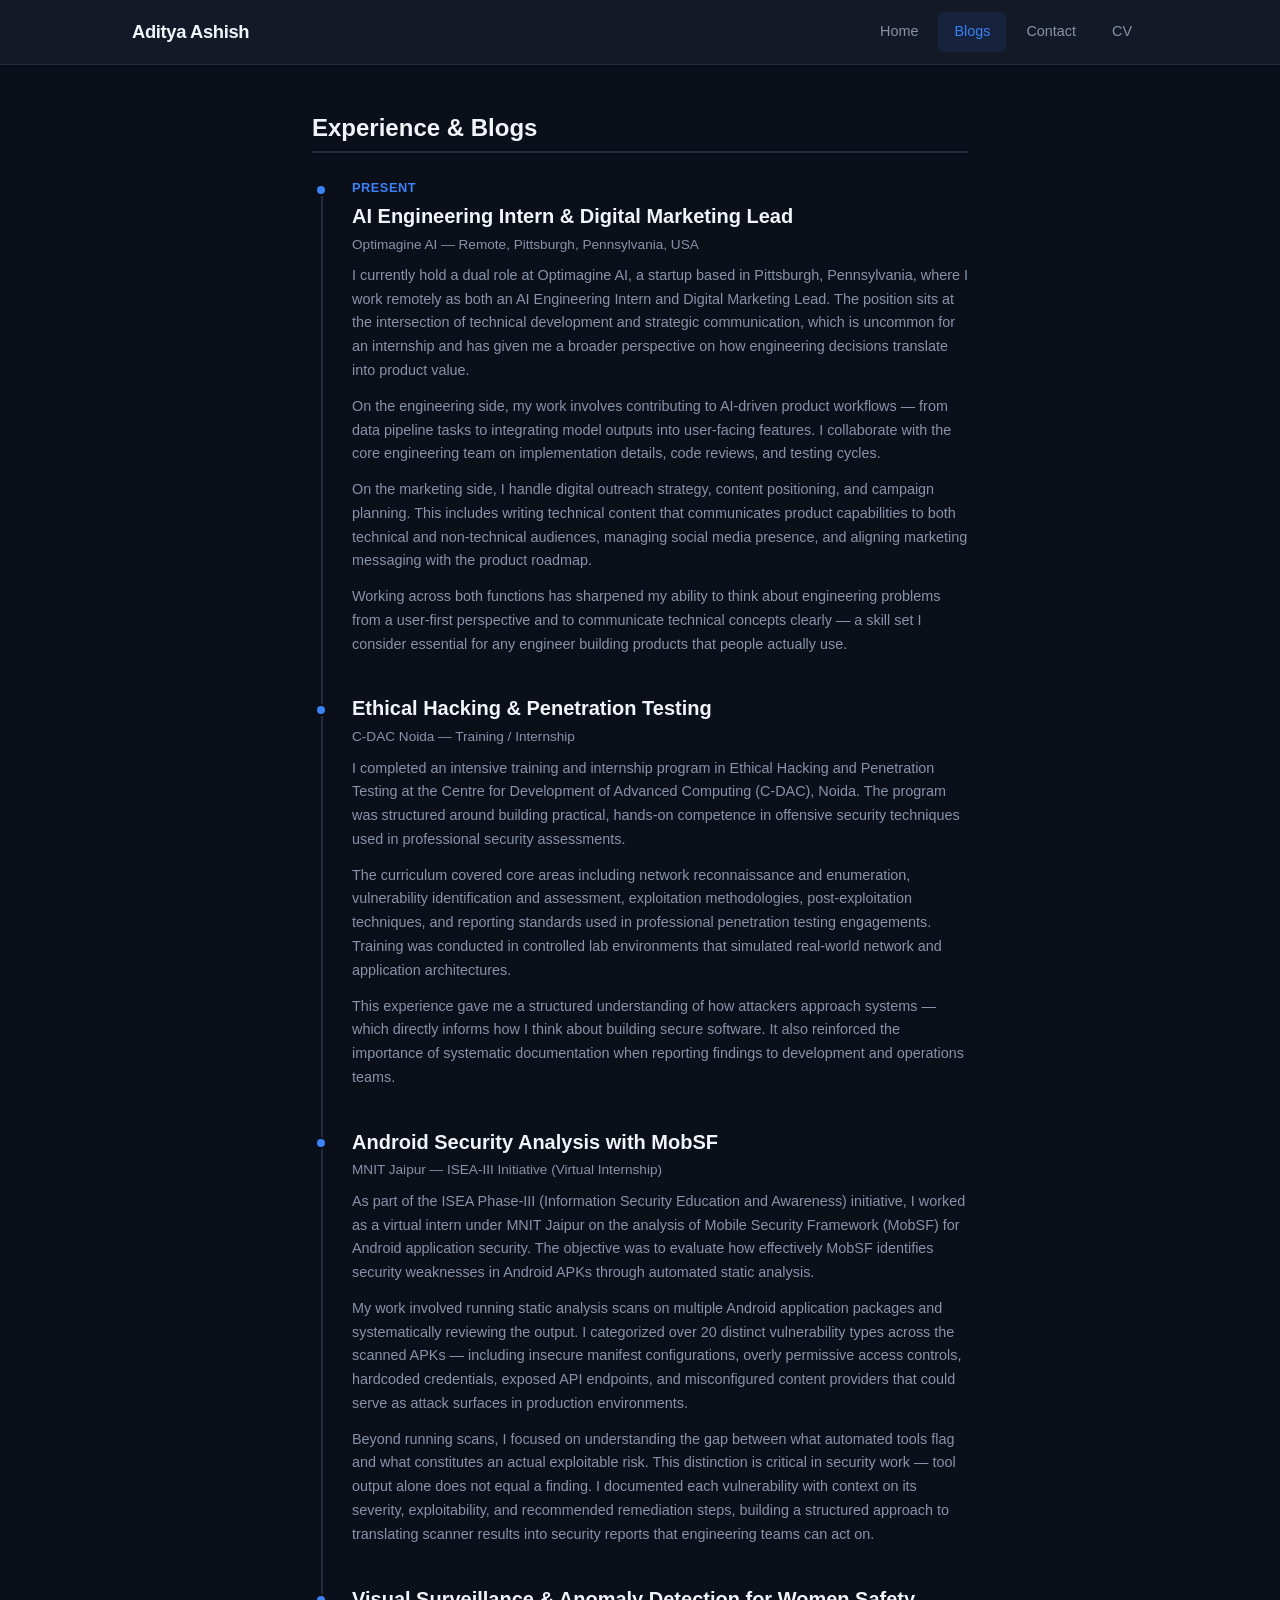
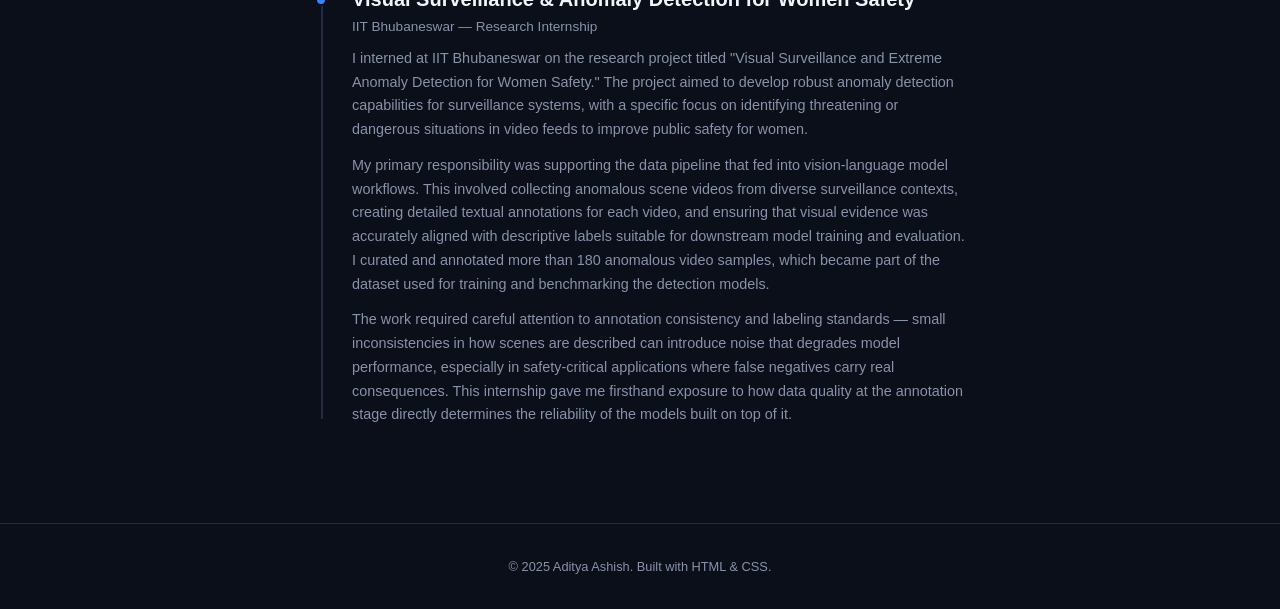
==== blogs.html @ 90307f7b "Update CGPA to 8.37, fix UMU name, expand blog content, adjust portrait zoom" ====
<!DOCTYPE html>
<html lang="en">
<head>
  <meta charset="UTF-8">
  <meta name="viewport" content="width=device-width, initial-scale=1.0">
  <title>Experience &amp; Blogs — Aditya Ashish</title>
  <meta name="description" content="Internship experiences and professional journey of Aditya Ashish — IIT Bhubaneswar, MNIT Jaipur, C-DAC Noida, and Optimagine AI.">
  <link rel="stylesheet" href="style.css">
</head>
<body>

  <!-- Navigation -->
  <header class="site-nav">
    <div class="nav-inner">
      <a href="index.html" class="nav-brand">Aditya Ashish</a>
      <button class="nav-toggle" aria-label="Toggle navigation" aria-expanded="false" onclick="document.querySelector('.nav-links').classList.toggle('open');this.setAttribute('aria-expanded',this.getAttribute('aria-expanded')==='false')">
        <span></span><span></span><span></span>
      </button>
      <ul class="nav-links">
        <li><a href="index.html">Home</a></li>
        <li><a class="active" href="blogs.html">Blogs</a></li>
        <li><a href="contact.html">Contact</a></li>
        <li><a href="ADITYA_ASHIS.pdf" target="_blank" rel="noopener noreferrer">CV</a></li>
      </ul>
    </div>
  </header>

  <main class="page page-narrow">

    <h1 class="section-title">Experience &amp; Blogs</h1>

    <div class="timeline">

      <!-- Optimagine AI -->
      <article class="timeline-item">
        <p class="timeline-date">Present</p>
        <h2>AI Engineering Intern &amp; Digital Marketing Lead</h2>
        <p class="timeline-role">Optimagine AI — Remote, Pittsburgh, Pennsylvania, USA</p>
        <div class="timeline-body">
          <p>
            I currently hold a dual role at Optimagine AI, a startup based in Pittsburgh,
            Pennsylvania, where I work remotely as both an AI Engineering Intern and
            Digital Marketing Lead. The position sits at the intersection of technical
            development and strategic communication, which is uncommon for an internship
            and has given me a broader perspective on how engineering decisions translate
            into product value.
          </p>
          <p>
            On the engineering side, my work involves contributing to AI-driven product
            workflows — from data pipeline tasks to integrating model outputs into
            user-facing features. I collaborate with the core engineering team on
            implementation details, code reviews, and testing cycles.
          </p>
          <p>
            On the marketing side, I handle digital outreach strategy, content positioning,
            and campaign planning. This includes writing technical content that communicates
            product capabilities to both technical and non-technical audiences, managing
            social media presence, and aligning marketing messaging with the product roadmap.
          </p>
          <p>
            Working across both functions has sharpened my ability to think about
            engineering problems from a user-first perspective and to communicate
            technical concepts clearly — a skill set I consider essential for any
            engineer building products that people actually use.
          </p>
        </div>
      </article>

      <!-- C-DAC Noida -->
      <article class="timeline-item">
        <h2>Ethical Hacking &amp; Penetration Testing</h2>
        <p class="timeline-role">C-DAC Noida — Training / Internship</p>
        <div class="timeline-body">
          <p>
            I completed an intensive training and internship program in Ethical Hacking
            and Penetration Testing at the Centre for Development of Advanced Computing
            (C-DAC), Noida. The program was structured around building practical,
            hands-on competence in offensive security techniques used in professional
            security assessments.
          </p>
          <p>
            The curriculum covered core areas including network reconnaissance and
            enumeration, vulnerability identification and assessment, exploitation
            methodologies, post-exploitation techniques, and reporting standards
            used in professional penetration testing engagements. Training was
            conducted in controlled lab environments that simulated real-world
            network and application architectures.
          </p>
          <p>
            This experience gave me a structured understanding of how attackers
            approach systems — which directly informs how I think about building
            secure software. It also reinforced the importance of systematic
            documentation when reporting findings to development and operations teams.
          </p>
        </div>
      </article>

      <!-- MNIT Jaipur -->
      <article class="timeline-item">
        <h2>Android Security Analysis with MobSF</h2>
        <p class="timeline-role">MNIT Jaipur — ISEA-III Initiative (Virtual Internship)</p>
        <div class="timeline-body">
          <p>
            As part of the ISEA Phase-III (Information Security Education and Awareness)
            initiative, I worked as a virtual intern under MNIT Jaipur on the analysis
            of Mobile Security Framework (MobSF) for Android application security. The
            objective was to evaluate how effectively MobSF identifies security weaknesses
            in Android APKs through automated static analysis.
          </p>
          <p>
            My work involved running static analysis scans on multiple Android application
            packages and systematically reviewing the output. I categorized over 20 distinct
            vulnerability types across the scanned APKs — including insecure manifest
            configurations, overly permissive access controls, hardcoded credentials,
            exposed API endpoints, and misconfigured content providers that could serve
            as attack surfaces in production environments.
          </p>
          <p>
            Beyond running scans, I focused on understanding the gap between what automated
            tools flag and what constitutes an actual exploitable risk. This distinction
            is critical in security work — tool output alone does not equal a finding.
            I documented each vulnerability with context on its severity, exploitability,
            and recommended remediation steps, building a structured approach to translating
            scanner results into security reports that engineering teams can act on.
          </p>
        </div>
      </article>

      <!-- IIT Bhubaneswar -->
      <article class="timeline-item">
        <h2>Visual Surveillance &amp; Anomaly Detection for Women Safety</h2>
        <p class="timeline-role">IIT Bhubaneswar — Research Internship</p>
        <div class="timeline-body">
          <p>
            I interned at IIT Bhubaneswar on the research project titled "Visual
            Surveillance and Extreme Anomaly Detection for Women Safety." The project
            aimed to develop robust anomaly detection capabilities for surveillance
            systems, with a specific focus on identifying threatening or dangerous
            situations in video feeds to improve public safety for women.
          </p>
          <p>
            My primary responsibility was supporting the data pipeline that fed into
            vision-language model workflows. This involved collecting anomalous scene
            videos from diverse surveillance contexts, creating detailed textual
            annotations for each video, and ensuring that visual evidence was
            accurately aligned with descriptive labels suitable for downstream
            model training and evaluation. I curated and annotated more than 180
            anomalous video samples, which became part of the dataset used for
            training and benchmarking the detection models.
          </p>
          <p>
            The work required careful attention to annotation consistency and
            labeling standards — small inconsistencies in how scenes are described
            can introduce noise that degrades model performance, especially in
            safety-critical applications where false negatives carry real
            consequences. This internship gave me firsthand exposure to how
            data quality at the annotation stage directly determines the
            reliability of the models built on top of it.
          </p>
        </div>
      </article>

    </div>

  </main>

  <footer class="site-footer">
    <p>&copy; 2025 Aditya Ashish. Built with HTML &amp; CSS.</p>
  </footer>

</body>
</html>
---- style.css ----
/* ===== Design Tokens ===== */
:root {
  --color-bg:        #0b0f1a;
  --color-surface:   #131927;
  --color-card:      #1a2035;
  --color-border:    #232b3e;
  --color-text:      #e2e8f0;
  --color-muted:     #8892a8;
  --color-accent:    #3b82f6;
  --color-accent-hover: #60a5fa;
  --color-heading:   #f1f5f9;
  --color-link:      #60a5fa;

  --font-sans: 'Inter', -apple-system, BlinkMacSystemFont, 'Segoe UI', Roboto, sans-serif;
  --font-mono: 'JetBrains Mono', 'Fira Code', monospace;

  --w-content: 1080px;
  --w-narrow:  720px;
  --radius:    10px;
  --radius-sm: 6px;
  --shadow-card: 0 2px 12px rgba(0,0,0,.35);
  --transition: 0.2s ease;
}

/* ===== Reset ===== */
*, *::before, *::after { box-sizing: border-box; margin: 0; padding: 0; }

html {
  scroll-behavior: smooth;
  -webkit-text-size-adjust: 100%;
}

body {
  font-family: var(--font-sans);
  background: var(--color-bg);
  color: var(--color-text);
  line-height: 1.65;
  min-height: 100vh;
}

img { max-width: 100%; display: block; }
a { color: var(--color-link); text-decoration: none; transition: color var(--transition); }
a:hover { color: var(--color-accent-hover); }
a:focus-visible {
  outline: 2px solid var(--color-accent);
  outline-offset: 3px;
  border-radius: 2px;
}

h1, h2, h3, h4 {
  color: var(--color-heading);
  line-height: 1.25;
  font-weight: 700;
}

/* ===== Navigation ===== */
.site-nav {
  position: sticky;
  top: 0;
  z-index: 100;
  background: var(--color-surface);
  border-bottom: 1px solid var(--color-border);
  backdrop-filter: blur(12px);
}

.nav-inner {
  max-width: var(--w-content);
  margin: 0 auto;
  display: flex;
  align-items: center;
  justify-content: space-between;
  padding: 0 2rem;
  height: 64px;
}

.nav-brand {
  font-size: 1.15rem;
  font-weight: 700;
  color: var(--color-heading);
  letter-spacing: -0.02em;
}
.nav-brand:hover { color: var(--color-accent); }

.nav-links {
  list-style: none;
  display: flex;
  gap: 0.25rem;
}

.nav-links a {
  display: block;
  padding: 0.5rem 1rem;
  font-size: 0.9rem;
  font-weight: 500;
  color: var(--color-muted);
  border-radius: var(--radius-sm);
  transition: color var(--transition), background var(--transition);
}

.nav-links a:hover {
  color: var(--color-heading);
  background: rgba(255,255,255,.05);
}

.nav-links a.active {
  color: var(--color-accent);
  background: rgba(59,130,246,.1);
}

/* Mobile hamburger */
.nav-toggle {
  display: none;
  background: none;
  border: none;
  cursor: pointer;
  padding: 0.5rem;
}

.nav-toggle span {
  display: block;
  width: 22px;
  height: 2px;
  background: var(--color-text);
  margin: 5px 0;
  border-radius: 2px;
  transition: transform var(--transition), opacity var(--transition);
}

/* ===== Page Wrapper ===== */
.page {
  max-width: var(--w-content);
  margin: 0 auto;
  padding: 3rem 2rem 4rem;
}

.page-narrow {
  max-width: var(--w-narrow);
}

/* ===== Hero (Home) ===== */
.hero {
  display: grid;
  grid-template-columns: 1fr auto;
  gap: 3rem;
  align-items: center;
  padding-top: 1rem;
}

.hero-portrait {
  width: 280px;
  height: 280px;
  border-radius: 50%;
  object-fit: cover;
  object-position: center 15%;
  border: 3px solid var(--color-border);
  box-shadow: 0 0 40px rgba(59,130,246,.12);
}

.hero-eyebrow {
  font-size: 0.85rem;
  font-weight: 600;
  color: var(--color-accent);
  letter-spacing: 0.06em;
  text-transform: uppercase;
  margin-bottom: 0.5rem;
}

.hero h1 {
  font-size: 2.75rem;
  letter-spacing: -0.03em;
  margin-bottom: 0.4rem;
}

.hero-subtitle {
  font-size: 1.15rem;
  color: var(--color-muted);
  font-weight: 400;
  margin-bottom: 1.25rem;
}

.hero-bio {
  color: var(--color-muted);
  max-width: 540px;
  margin-bottom: 1.75rem;
  font-size: 0.95rem;
}

/* ===== Buttons ===== */
.btn {
  display: inline-block;
  padding: 0.65rem 1.5rem;
  font-size: 0.9rem;
  font-weight: 600;
  border-radius: var(--radius-sm);
  transition: background var(--transition), box-shadow var(--transition), transform var(--transition);
  cursor: pointer;
  border: none;
}

.btn-primary {
  background: var(--color-accent);
  color: #fff;
}
.btn-primary:hover {
  background: var(--color-accent-hover);
  color: #fff;
  box-shadow: 0 4px 16px rgba(59,130,246,.3);
  transform: translateY(-1px);
}

.btn-outline {
  background: transparent;
  color: var(--color-accent);
  border: 1.5px solid var(--color-accent);
}
.btn-outline:hover {
  background: rgba(59,130,246,.1);
  color: var(--color-accent-hover);
}

.btn-group {
  display: flex;
  gap: 0.75rem;
  flex-wrap: wrap;
}

/* ===== Social Row ===== */
.social-row {
  display: flex;
  gap: 1rem;
  margin-top: 1.25rem;
}

.social-row a {
  font-size: 0.88rem;
  font-weight: 500;
  color: var(--color-muted);
  display: flex;
  align-items: center;
  gap: 0.35rem;
}
.social-row a:hover { color: var(--color-accent); }

.social-row svg {
  width: 18px;
  height: 18px;
  fill: currentColor;
}

/* ===== Section Titles ===== */
.section-title {
  font-size: 1.5rem;
  margin-bottom: 1.5rem;
  padding-bottom: 0.5rem;
  border-bottom: 2px solid var(--color-border);
}

/* ===== Cards Grid ===== */
.card-grid {
  display: grid;
  grid-template-columns: repeat(auto-fill, minmax(300px, 1fr));
  gap: 1.25rem;
  margin-bottom: 3rem;
}

.card {
  background: var(--color-card);
  border: 1px solid var(--color-border);
  border-radius: var(--radius);
  padding: 1.5rem;
  transition: border-color var(--transition), box-shadow var(--transition), transform var(--transition);
}
.card:hover {
  border-color: rgba(59,130,246,.3);
  box-shadow: var(--shadow-card);
  transform: translateY(-2px);
}

.card h3 {
  font-size: 1.05rem;
  margin-bottom: 0.5rem;
}

.card p {
  font-size: 0.88rem;
  color: var(--color-muted);
}

.card-label {
  font-size: 0.75rem;
  font-weight: 600;
  color: var(--color-accent);
  text-transform: uppercase;
  letter-spacing: 0.05em;
  margin-bottom: 0.35rem;
}

/* ===== Tag / Chip ===== */
.tag-list {
  display: flex;
  flex-wrap: wrap;
  gap: 0.4rem;
  margin-top: 0.75rem;
}

.tag {
  display: inline-block;
  padding: 0.2rem 0.65rem;
  font-size: 0.75rem;
  font-weight: 500;
  background: rgba(59,130,246,.1);
  color: var(--color-accent);
  border-radius: 999px;
  border: 1px solid rgba(59,130,246,.2);
}

/* ===== Skills List ===== */
.skills-group {
  margin-bottom: 1.75rem;
}

.skills-group h3 {
  font-size: 0.95rem;
  color: var(--color-muted);
  font-weight: 600;
  margin-bottom: 0.5rem;
}

/* ===== Timeline (Blogs) ===== */
.timeline {
  position: relative;
  padding-left: 2.5rem;
}

.timeline::before {
  content: '';
  position: absolute;
  left: 0.55rem;
  top: 0.5rem;
  bottom: 0.5rem;
  width: 2px;
  background: var(--color-border);
}

.timeline-item {
  position: relative;
  margin-bottom: 2.5rem;
}

.timeline-item::before {
  content: '';
  position: absolute;
  left: -2.5rem;
  top: 0.45rem;
  width: 12px;
  height: 12px;
  border-radius: 50%;
  background: var(--color-accent);
  border: 2px solid var(--color-bg);
  margin-left: calc(0.55rem - 6px);
}

.timeline-item:last-child { margin-bottom: 0; }

.timeline-date {
  font-size: 0.8rem;
  font-weight: 600;
  color: var(--color-accent);
  text-transform: uppercase;
  letter-spacing: 0.04em;
  margin-bottom: 0.35rem;
}

.timeline-role {
  font-size: 0.85rem;
  color: var(--color-muted);
  margin-bottom: 0.5rem;
}

.timeline-item h2 {
  font-size: 1.25rem;
  margin-bottom: 0.3rem;
}

.timeline-body {
  color: var(--color-muted);
  font-size: 0.9rem;
}

.timeline-body p {
  margin-bottom: 0.75rem;
}

.timeline-body p:last-child {
  margin-bottom: 0;
}

/* ===== Contact ===== */
.contact-grid {
  display: grid;
  grid-template-columns: 1fr 1fr;
  gap: 1.5rem;
}

.contact-card {
  background: var(--color-card);
  border: 1px solid var(--color-border);
  border-radius: var(--radius);
  padding: 1.75rem;
}

.contact-card h2 {
  font-size: 1.1rem;
  margin-bottom: 1.25rem;
}

.contact-item {
  display: flex;
  align-items: flex-start;
  gap: 0.75rem;
  margin-bottom: 1.25rem;
}

.contact-item:last-child { margin-bottom: 0; }

.contact-item-icon {
  flex-shrink: 0;
  width: 36px;
  height: 36px;
  display: flex;
  align-items: center;
  justify-content: center;
  background: rgba(59,130,246,.1);
  border-radius: var(--radius-sm);
  color: var(--color-accent);
}

.contact-item-icon svg {
  width: 18px;
  height: 18px;
  fill: currentColor;
}

.contact-item-label {
  font-size: 0.75rem;
  font-weight: 600;
  color: var(--color-muted);
  text-transform: uppercase;
  letter-spacing: 0.04em;
  margin-bottom: 0.15rem;
}

.contact-item-value {
  font-size: 0.95rem;
}

.contact-item-value a {
  word-break: break-all;
}

/* ===== Footer ===== */
.site-footer {
  text-align: center;
  padding: 2rem;
  font-size: 0.8rem;
  color: var(--color-muted);
  border-top: 1px solid var(--color-border);
  margin-top: 2rem;
}

/* ===== Achievement highlight ===== */
.highlight-row {
  display: flex;
  flex-wrap: wrap;
  gap: 1rem;
  margin-bottom: 3rem;
}

.highlight {
  flex: 1 1 220px;
  background: linear-gradient(135deg, rgba(59,130,246,.08), rgba(59,130,246,.02));
  border: 1px solid rgba(59,130,246,.2);
  border-radius: var(--radius);
  padding: 1.25rem 1.5rem;
}

.highlight h3 {
  font-size: 0.95rem;
  margin-bottom: 0.3rem;
}

.highlight p {
  font-size: 0.82rem;
  color: var(--color-muted);
}

/* ===== Responsive ===== */

/* Tablet */
@media (max-width: 768px) {
  .nav-inner {
    padding: 0 1.25rem;
  }

  .nav-toggle { display: block; }

  .nav-links {
    display: none;
    position: absolute;
    top: 64px;
    left: 0;
    right: 0;
    background: var(--color-surface);
    flex-direction: column;
    padding: 0.75rem 1.25rem 1rem;
    border-bottom: 1px solid var(--color-border);
    gap: 0;
  }

  .nav-links.open { display: flex; }

  .nav-links a {
    padding: 0.65rem 0.75rem;
  }

  .hero {
    grid-template-columns: 1fr;
    text-align: center;
  }

  .hero-content { order: 2; }
  .hero-portrait-wrap { order: 1; justify-self: center; }

  .hero-portrait {
    width: 180px;
    height: 180px;
  }

  .hero h1 { font-size: 2rem; }

  .hero-bio { margin-left: auto; margin-right: auto; }

  .btn-group { justify-content: center; }
  .social-row { justify-content: center; }

  .page { padding: 2rem 1.25rem 3rem; }

  .contact-grid { grid-template-columns: 1fr; }

  .card-grid { grid-template-columns: 1fr; }
}

/* Small mobile */
@media (max-width: 480px) {
  .hero h1 { font-size: 1.65rem; }
  .hero-portrait { width: 150px; height: 150px; }
  .highlight-row { flex-direction: column; }
  .section-title { font-size: 1.3rem; }
}
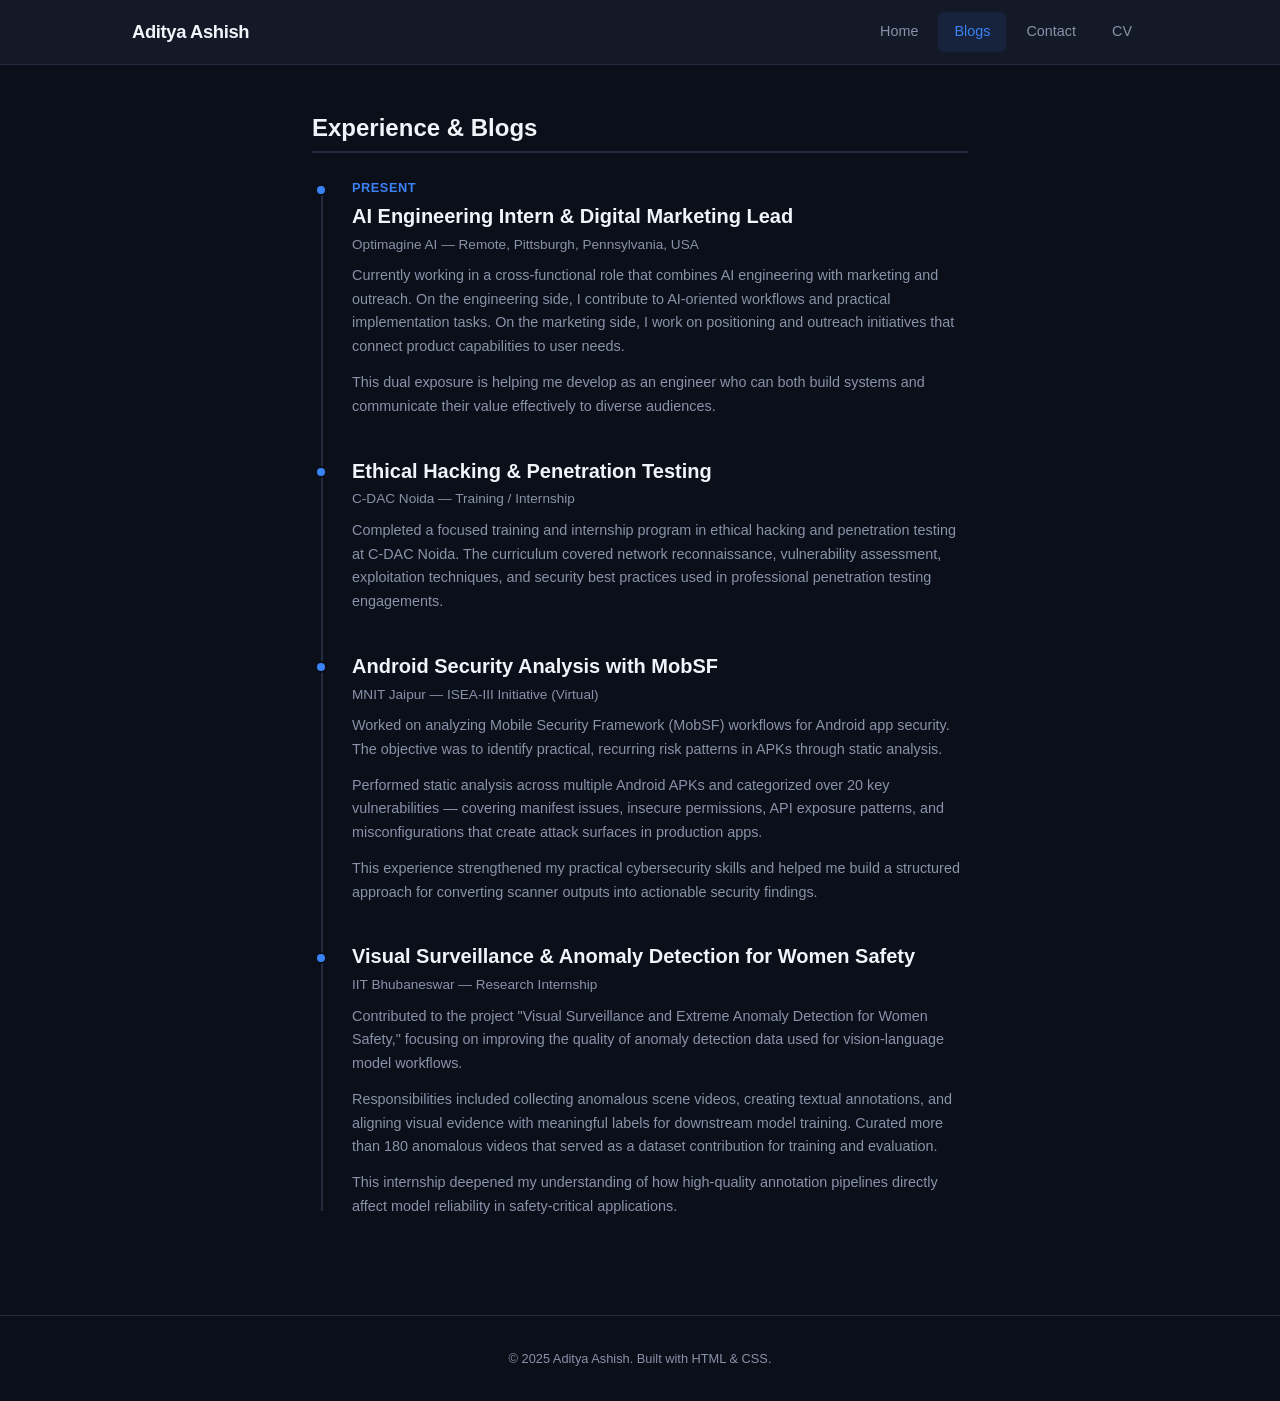
==== commit 85816ee3: "Initial portfolio site — Aditya Ashish Multi-page personal portfolio with Home, Blogs, Contact pages" ====
--- a/blogs.html
+++ b/blogs.html
@@ -38,30 +38,14 @@
         <p class="timeline-role">Optimagine AI — Remote, Pittsburgh, Pennsylvania, USA</p>
         <div class="timeline-body">
           <p>
-            I currently hold a dual role at Optimagine AI, a startup based in Pittsburgh,
-            Pennsylvania, where I work remotely as both an AI Engineering Intern and
-            Digital Marketing Lead. The position sits at the intersection of technical
-            development and strategic communication, which is uncommon for an internship
-            and has given me a broader perspective on how engineering decisions translate
-            into product value.
+            Currently working in a cross-functional role that combines AI engineering with
+            marketing and outreach. On the engineering side, I contribute to AI-oriented
+            workflows and practical implementation tasks. On the marketing side, I work on
+            positioning and outreach initiatives that connect product capabilities to user needs.
           </p>
           <p>
-            On the engineering side, my work involves contributing to AI-driven product
-            workflows — from data pipeline tasks to integrating model outputs into
-            user-facing features. I collaborate with the core engineering team on
-            implementation details, code reviews, and testing cycles.
-          </p>
-          <p>
-            On the marketing side, I handle digital outreach strategy, content positioning,
-            and campaign planning. This includes writing technical content that communicates
-            product capabilities to both technical and non-technical audiences, managing
-            social media presence, and aligning marketing messaging with the product roadmap.
-          </p>
-          <p>
-            Working across both functions has sharpened my ability to think about
-            engineering problems from a user-first perspective and to communicate
-            technical concepts clearly — a skill set I consider essential for any
-            engineer building products that people actually use.
+            This dual exposure is helping me develop as an engineer who can both build systems
+            and communicate their value effectively to diverse audiences.
           </p>
         </div>
       </article>
@@ -72,25 +56,10 @@
         <p class="timeline-role">C-DAC Noida — Training / Internship</p>
         <div class="timeline-body">
           <p>
-            I completed an intensive training and internship program in Ethical Hacking
-            and Penetration Testing at the Centre for Development of Advanced Computing
-            (C-DAC), Noida. The program was structured around building practical,
-            hands-on competence in offensive security techniques used in professional
-            security assessments.
-          </p>
-          <p>
-            The curriculum covered core areas including network reconnaissance and
-            enumeration, vulnerability identification and assessment, exploitation
-            methodologies, post-exploitation techniques, and reporting standards
-            used in professional penetration testing engagements. Training was
-            conducted in controlled lab environments that simulated real-world
-            network and application architectures.
-          </p>
-          <p>
-            This experience gave me a structured understanding of how attackers
-            approach systems — which directly informs how I think about building
-            secure software. It also reinforced the importance of systematic
-            documentation when reporting findings to development and operations teams.
+            Completed a focused training and internship program in ethical hacking and penetration
+            testing at C-DAC Noida. The curriculum covered network reconnaissance, vulnerability
+            assessment, exploitation techniques, and security best practices used in professional
+            penetration testing engagements.
           </p>
         </div>
       </article>
@@ -98,30 +67,21 @@
       <!-- MNIT Jaipur -->
       <article class="timeline-item">
         <h2>Android Security Analysis with MobSF</h2>
-        <p class="timeline-role">MNIT Jaipur — ISEA-III Initiative (Virtual Internship)</p>
+        <p class="timeline-role">MNIT Jaipur — ISEA-III Initiative (Virtual)</p>
         <div class="timeline-body">
           <p>
-            As part of the ISEA Phase-III (Information Security Education and Awareness)
-            initiative, I worked as a virtual intern under MNIT Jaipur on the analysis
-            of Mobile Security Framework (MobSF) for Android application security. The
-            objective was to evaluate how effectively MobSF identifies security weaknesses
-            in Android APKs through automated static analysis.
+            Worked on analyzing Mobile Security Framework (MobSF) workflows for Android app
+            security. The objective was to identify practical, recurring risk patterns in APKs
+            through static analysis.
           </p>
           <p>
-            My work involved running static analysis scans on multiple Android application
-            packages and systematically reviewing the output. I categorized over 20 distinct
-            vulnerability types across the scanned APKs — including insecure manifest
-            configurations, overly permissive access controls, hardcoded credentials,
-            exposed API endpoints, and misconfigured content providers that could serve
-            as attack surfaces in production environments.
+            Performed static analysis across multiple Android APKs and categorized over 20
+            key vulnerabilities — covering manifest issues, insecure permissions, API exposure
+            patterns, and misconfigurations that create attack surfaces in production apps.
           </p>
           <p>
-            Beyond running scans, I focused on understanding the gap between what automated
-            tools flag and what constitutes an actual exploitable risk. This distinction
-            is critical in security work — tool output alone does not equal a finding.
-            I documented each vulnerability with context on its severity, exploitability,
-            and recommended remediation steps, building a structured approach to translating
-            scanner results into security reports that engineering teams can act on.
+            This experience strengthened my practical cybersecurity skills and helped me build
+            a structured approach for converting scanner outputs into actionable security findings.
           </p>
         </div>
       </article>
@@ -132,30 +92,19 @@
         <p class="timeline-role">IIT Bhubaneswar — Research Internship</p>
         <div class="timeline-body">
           <p>
-            I interned at IIT Bhubaneswar on the research project titled "Visual
-            Surveillance and Extreme Anomaly Detection for Women Safety." The project
-            aimed to develop robust anomaly detection capabilities for surveillance
-            systems, with a specific focus on identifying threatening or dangerous
-            situations in video feeds to improve public safety for women.
+            Contributed to the project "Visual Surveillance and Extreme Anomaly Detection for
+            Women Safety," focusing on improving the quality of anomaly detection data used for
+            vision-language model workflows.
           </p>
           <p>
-            My primary responsibility was supporting the data pipeline that fed into
-            vision-language model workflows. This involved collecting anomalous scene
-            videos from diverse surveillance contexts, creating detailed textual
-            annotations for each video, and ensuring that visual evidence was
-            accurately aligned with descriptive labels suitable for downstream
-            model training and evaluation. I curated and annotated more than 180
-            anomalous video samples, which became part of the dataset used for
-            training and benchmarking the detection models.
+            Responsibilities included collecting anomalous scene videos, creating textual annotations,
+            and aligning visual evidence with meaningful labels for downstream model training.
+            Curated more than 180 anomalous videos that served as a dataset contribution for
+            training and evaluation.
           </p>
           <p>
-            The work required careful attention to annotation consistency and
-            labeling standards — small inconsistencies in how scenes are described
-            can introduce noise that degrades model performance, especially in
-            safety-critical applications where false negatives carry real
-            consequences. This internship gave me firsthand exposure to how
-            data quality at the annotation stage directly determines the
-            reliability of the models built on top of it.
+            This internship deepened my understanding of how high-quality annotation pipelines
+            directly affect model reliability in safety-critical applications.
           </p>
         </div>
       </article>
--- a/style.css
+++ b/style.css
@@ -147,11 +147,10 @@
 }
 
 .hero-portrait {
-  width: 280px;
-  height: 280px;
+  width: 260px;
+  height: 260px;
   border-radius: 50%;
   object-fit: cover;
-  object-position: center 15%;
   border: 3px solid var(--color-border);
   box-shadow: 0 0 40px rgba(59,130,246,.12);
 }
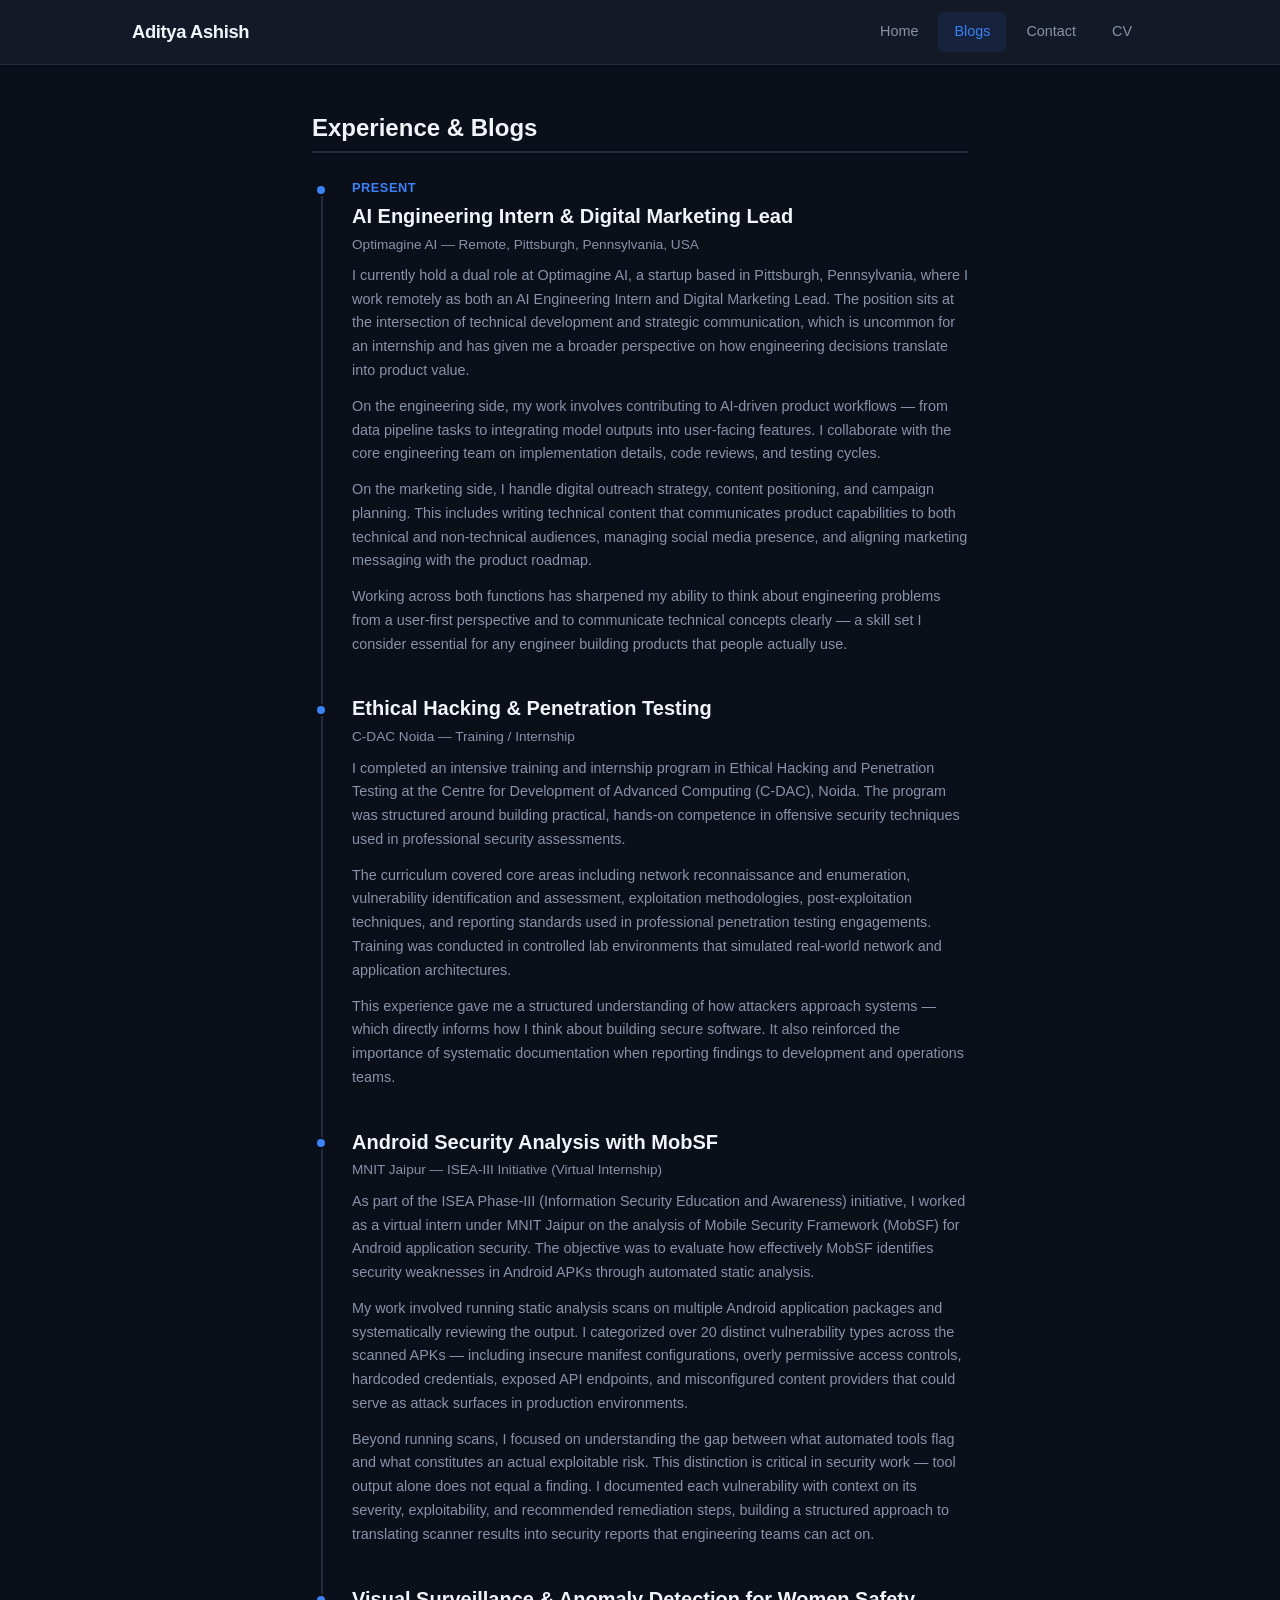
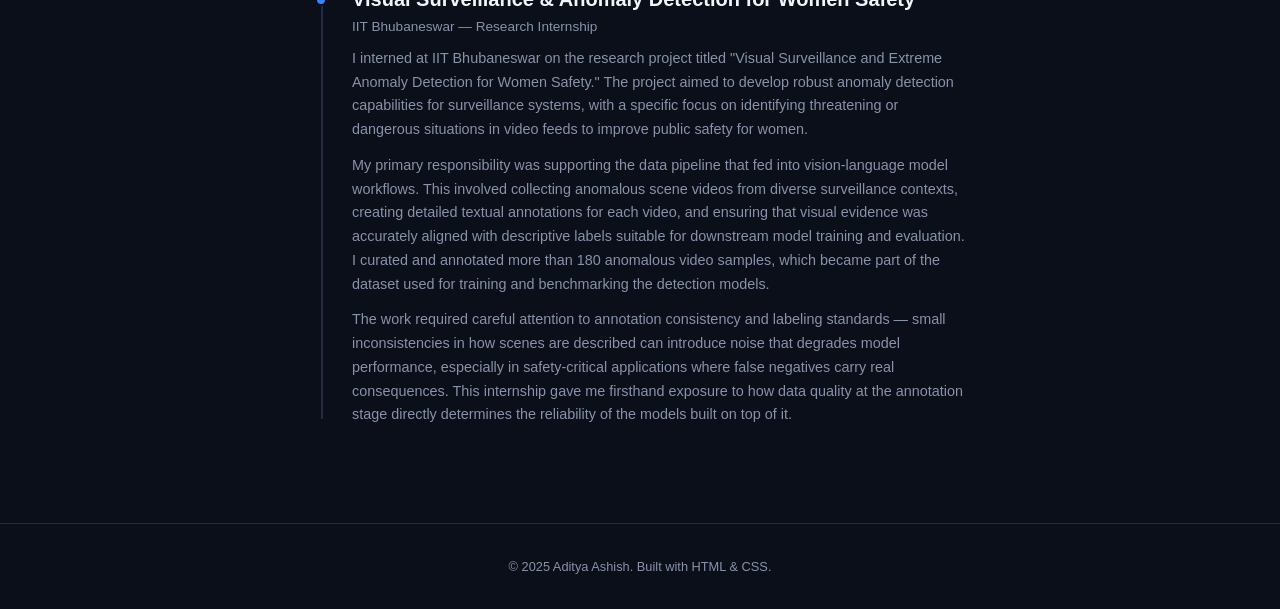
==== commit cfdb67c0: "Update_CV_v2" ====
--- a/blogs.html
+++ b/blogs.html
@@ -20,7 +20,7 @@
         <li><a href="index.html">Home</a></li>
         <li><a class="active" href="blogs.html">Blogs</a></li>
         <li><a href="contact.html">Contact</a></li>
-        <li><a href="ADITYA_ASHIS.pdf" target="_blank" rel="noopener noreferrer">CV</a></li>
+        <li><a href="ADITYA_ASHISH.pdf" target="_blank" rel="noopener noreferrer">CV</a></li>
       </ul>
     </div>
   </header>
@@ -38,14 +38,30 @@
         <p class="timeline-role">Optimagine AI — Remote, Pittsburgh, Pennsylvania, USA</p>
         <div class="timeline-body">
           <p>
-            Currently working in a cross-functional role that combines AI engineering with
-            marketing and outreach. On the engineering side, I contribute to AI-oriented
-            workflows and practical implementation tasks. On the marketing side, I work on
-            positioning and outreach initiatives that connect product capabilities to user needs.
+            I currently hold a dual role at Optimagine AI, a startup based in Pittsburgh,
+            Pennsylvania, where I work remotely as both an AI Engineering Intern and
+            Digital Marketing Lead. The position sits at the intersection of technical
+            development and strategic communication, which is uncommon for an internship
+            and has given me a broader perspective on how engineering decisions translate
+            into product value.
           </p>
           <p>
-            This dual exposure is helping me develop as an engineer who can both build systems
-            and communicate their value effectively to diverse audiences.
+            On the engineering side, my work involves contributing to AI-driven product
+            workflows — from data pipeline tasks to integrating model outputs into
+            user-facing features. I collaborate with the core engineering team on
+            implementation details, code reviews, and testing cycles.
+          </p>
+          <p>
+            On the marketing side, I handle digital outreach strategy, content positioning,
+            and campaign planning. This includes writing technical content that communicates
+            product capabilities to both technical and non-technical audiences, managing
+            social media presence, and aligning marketing messaging with the product roadmap.
+          </p>
+          <p>
+            Working across both functions has sharpened my ability to think about
+            engineering problems from a user-first perspective and to communicate
+            technical concepts clearly — a skill set I consider essential for any
+            engineer building products that people actually use.
           </p>
         </div>
       </article>
@@ -56,10 +72,25 @@
         <p class="timeline-role">C-DAC Noida — Training / Internship</p>
         <div class="timeline-body">
           <p>
-            Completed a focused training and internship program in ethical hacking and penetration
-            testing at C-DAC Noida. The curriculum covered network reconnaissance, vulnerability
-            assessment, exploitation techniques, and security best practices used in professional
-            penetration testing engagements.
+            I completed an intensive training and internship program in Ethical Hacking
+            and Penetration Testing at the Centre for Development of Advanced Computing
+            (C-DAC), Noida. The program was structured around building practical,
+            hands-on competence in offensive security techniques used in professional
+            security assessments.
+          </p>
+          <p>
+            The curriculum covered core areas including network reconnaissance and
+            enumeration, vulnerability identification and assessment, exploitation
+            methodologies, post-exploitation techniques, and reporting standards
+            used in professional penetration testing engagements. Training was
+            conducted in controlled lab environments that simulated real-world
+            network and application architectures.
+          </p>
+          <p>
+            This experience gave me a structured understanding of how attackers
+            approach systems — which directly informs how I think about building
+            secure software. It also reinforced the importance of systematic
+            documentation when reporting findings to development and operations teams.
           </p>
         </div>
       </article>
@@ -67,21 +98,30 @@
       <!-- MNIT Jaipur -->
       <article class="timeline-item">
         <h2>Android Security Analysis with MobSF</h2>
-        <p class="timeline-role">MNIT Jaipur — ISEA-III Initiative (Virtual)</p>
+        <p class="timeline-role">MNIT Jaipur — ISEA-III Initiative (Virtual Internship)</p>
         <div class="timeline-body">
           <p>
-            Worked on analyzing Mobile Security Framework (MobSF) workflows for Android app
-            security. The objective was to identify practical, recurring risk patterns in APKs
-            through static analysis.
+            As part of the ISEA Phase-III (Information Security Education and Awareness)
+            initiative, I worked as a virtual intern under MNIT Jaipur on the analysis
+            of Mobile Security Framework (MobSF) for Android application security. The
+            objective was to evaluate how effectively MobSF identifies security weaknesses
+            in Android APKs through automated static analysis.
           </p>
           <p>
-            Performed static analysis across multiple Android APKs and categorized over 20
-            key vulnerabilities — covering manifest issues, insecure permissions, API exposure
-            patterns, and misconfigurations that create attack surfaces in production apps.
+            My work involved running static analysis scans on multiple Android application
+            packages and systematically reviewing the output. I categorized over 20 distinct
+            vulnerability types across the scanned APKs — including insecure manifest
+            configurations, overly permissive access controls, hardcoded credentials,
+            exposed API endpoints, and misconfigured content providers that could serve
+            as attack surfaces in production environments.
           </p>
           <p>
-            This experience strengthened my practical cybersecurity skills and helped me build
-            a structured approach for converting scanner outputs into actionable security findings.
+            Beyond running scans, I focused on understanding the gap between what automated
+            tools flag and what constitutes an actual exploitable risk. This distinction
+            is critical in security work — tool output alone does not equal a finding.
+            I documented each vulnerability with context on its severity, exploitability,
+            and recommended remediation steps, building a structured approach to translating
+            scanner results into security reports that engineering teams can act on.
           </p>
         </div>
       </article>
@@ -92,19 +132,30 @@
         <p class="timeline-role">IIT Bhubaneswar — Research Internship</p>
         <div class="timeline-body">
           <p>
-            Contributed to the project "Visual Surveillance and Extreme Anomaly Detection for
-            Women Safety," focusing on improving the quality of anomaly detection data used for
-            vision-language model workflows.
+            I interned at IIT Bhubaneswar on the research project titled "Visual
+            Surveillance and Extreme Anomaly Detection for Women Safety." The project
+            aimed to develop robust anomaly detection capabilities for surveillance
+            systems, with a specific focus on identifying threatening or dangerous
+            situations in video feeds to improve public safety for women.
           </p>
           <p>
-            Responsibilities included collecting anomalous scene videos, creating textual annotations,
-            and aligning visual evidence with meaningful labels for downstream model training.
-            Curated more than 180 anomalous videos that served as a dataset contribution for
-            training and evaluation.
+            My primary responsibility was supporting the data pipeline that fed into
+            vision-language model workflows. This involved collecting anomalous scene
+            videos from diverse surveillance contexts, creating detailed textual
+            annotations for each video, and ensuring that visual evidence was
+            accurately aligned with descriptive labels suitable for downstream
+            model training and evaluation. I curated and annotated more than 180
+            anomalous video samples, which became part of the dataset used for
+            training and benchmarking the detection models.
           </p>
           <p>
-            This internship deepened my understanding of how high-quality annotation pipelines
-            directly affect model reliability in safety-critical applications.
+            The work required careful attention to annotation consistency and
+            labeling standards — small inconsistencies in how scenes are described
+            can introduce noise that degrades model performance, especially in
+            safety-critical applications where false negatives carry real
+            consequences. This internship gave me firsthand exposure to how
+            data quality at the annotation stage directly determines the
+            reliability of the models built on top of it.
           </p>
         </div>
       </article>
